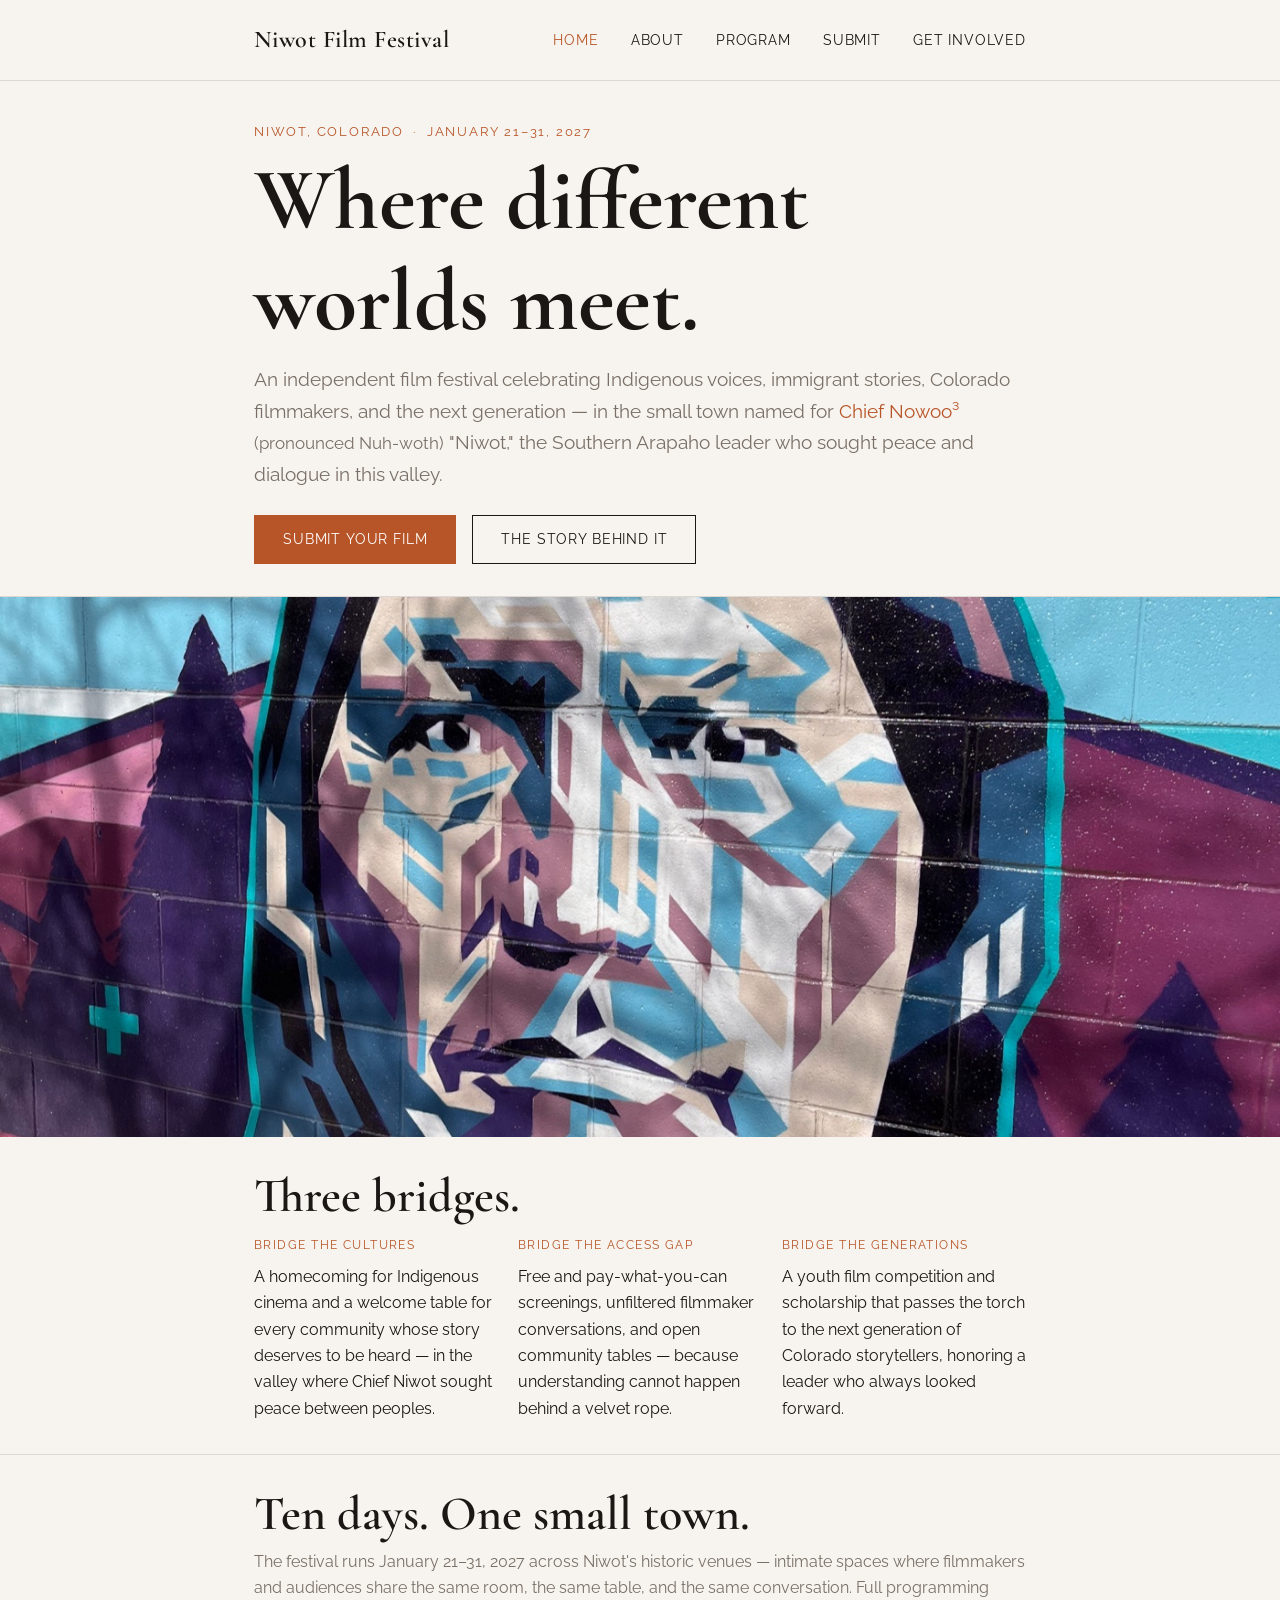
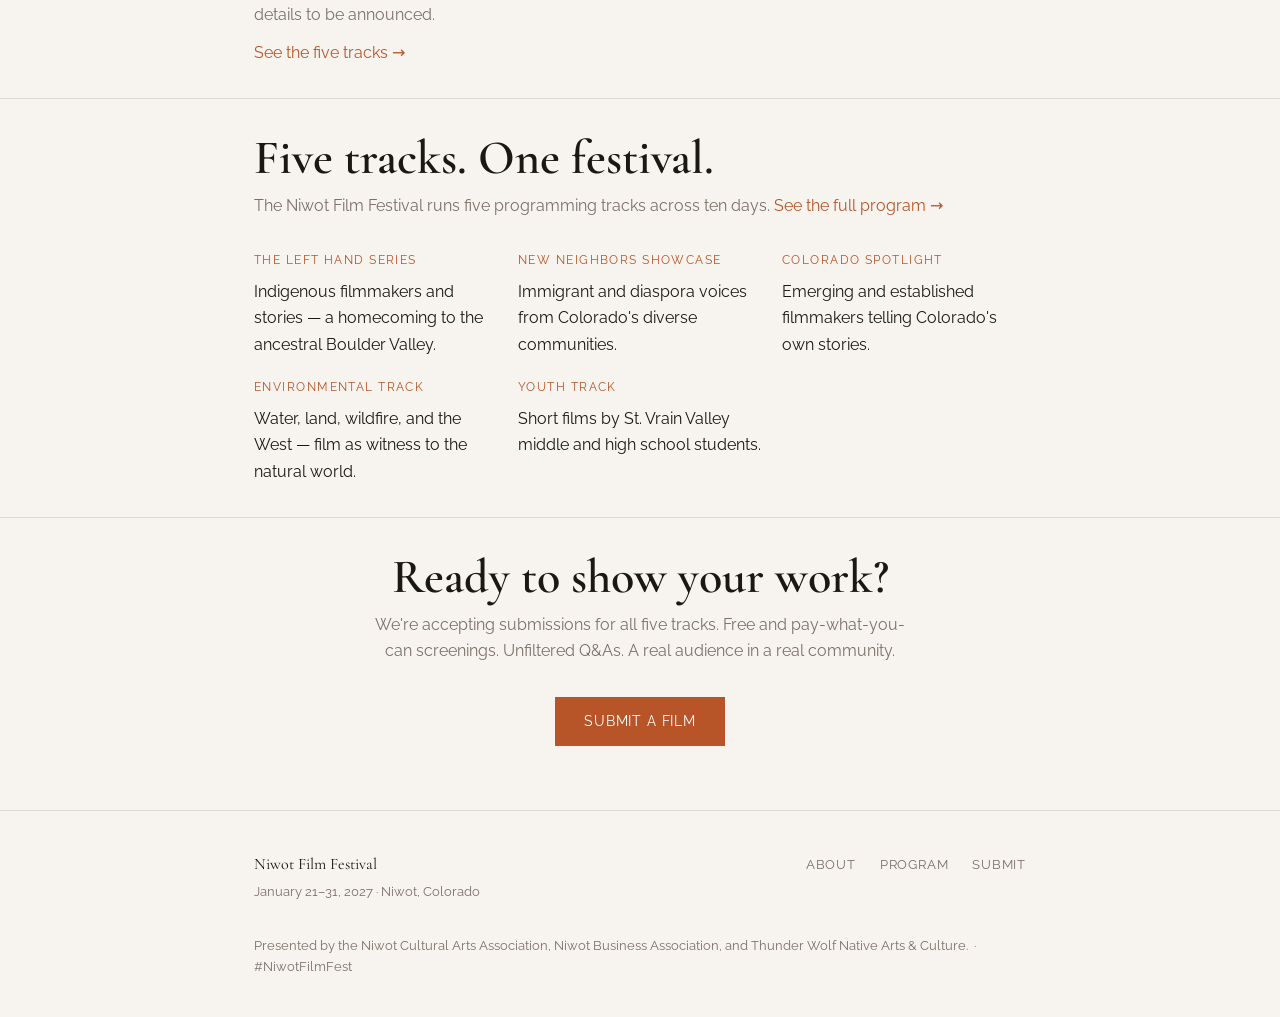
==== index.html @ 199f3add "Sharpen web copy per plain-english/content-writing principles - Replace 'Learn More' CTA with 'The s" ====
<!DOCTYPE html>
<html lang="en">
<head>
  <meta charset="UTF-8">
  <meta name="viewport" content="width=device-width, initial-scale=1.0">
  <title>Niwot Film Festival — January 21–31, 2027</title>
  <meta name="description" content="An independent film festival in Niwot, Colorado. January 21–31, 2027. Indigenous voices, immigrant stories, Colorado filmmakers, environmental cinema, and youth film.">
  <link rel="preconnect" href="https://fonts.googleapis.com">
  <link rel="preconnect" href="https://fonts.gstatic.com" crossorigin>
  <link href="https://fonts.googleapis.com/css2?family=Cormorant+Garamond:ital,wght@0,600;0,700;1,400;1,600&family=Raleway:wght@400;500;600&display=swap" rel="stylesheet">
  <link rel="stylesheet" href="css/style.css">
</head>
<body>

<nav>
  <div class="wrap">
    <a class="nav-brand" href="index.html">Niwot Film Festival</a>
    <button class="nav-toggle" aria-label="Open menu" aria-expanded="false"><span></span><span></span><span></span></button>
    <ul class="nav-links">
      <li><a href="index.html" class="active">Home</a></li>
      <li><a href="about.html">About</a></li>
      <li><a href="program.html">Program</a></li>
      <li><a href="submit.html">Submit</a></li>
      <li><a href="involve.html">Get Involved</a></li>
    </ul>
  </div>
</nav>

<main>

  <section class="hero">
    <div class="wrap">
      <p class="hero-eyebrow">Niwot, Colorado &nbsp;·&nbsp; January 21–31, 2027</p>
      <h1>Where different worlds meet.</h1>
      <p class="hero-sub">An independent film festival celebrating Indigenous voices, immigrant stories, Colorado filmmakers, and the next generation — in the small town named for <a href="about.html">Chief Nowoo³</a> <span class="pronunciation">(pronounced Nuh-woth)</span> "Niwot," the Southern Arapaho leader who sought peace and dialogue in this valley.</p>
      <div class="btn-group">
        <a href="submit.html" class="btn btn-fill">Submit Your Film</a>
        <a href="about.html" class="btn">The story behind it</a>
      </div>
    </div>
  </section>

  <img src="img/IMG_2234.jpg" alt="Geometric mural portrait of Chief Nowoo³ 'Niwot' on a building in Old Town Niwot, Colorado" class="img-banner">

  <section>
    <div class="wrap">
      <h2>Three bridges.</h2>
      <div class="pillars">
        <div>
          <p class="pillar-label">Bridge the Cultures</p>
          <p>A homecoming for Indigenous cinema and a welcome table for every community whose story deserves to be heard — in the valley where Chief Niwot sought peace between peoples.</p>
        </div>
        <div>
          <p class="pillar-label">Bridge the Access Gap</p>
          <p>Free and pay-what-you-can screenings, unfiltered filmmaker conversations, and open community tables — because understanding cannot happen behind a velvet rope.</p>
        </div>
        <div>
          <p class="pillar-label">Bridge the Generations</p>
          <p>A youth film competition and scholarship that passes the torch to the next generation of Colorado storytellers, honoring a leader who always looked forward.</p>
        </div>
      </div>
    </div>
  </section>

  <section>
    <div class="wrap">
      <h2>Ten days. One small town.</h2>
      <p style="color:var(--muted);">The festival runs January 21–31, 2027 across Niwot's historic venues — intimate spaces where filmmakers and audiences share the same room, the same table, and the same conversation. Full programming details to be announced.</p>
      <p style="margin-top:.75rem;"><a href="program.html">See the five tracks →</a></p>
    </div>
  </section>

  <section>
    <div class="wrap">
      <h2>Five tracks. One festival.</h2>
      <p style="color:var(--muted); margin-bottom:2rem;">The Niwot Film Festival runs five programming tracks across ten days. <a href="program.html">See the full program →</a></p>
      <div class="pillars">
        <div>
          <p class="pillar-label">The Left Hand Series</p>
          <p>Indigenous filmmakers and stories — a homecoming to the ancestral Boulder Valley.</p>
        </div>
        <div>
          <p class="pillar-label">New Neighbors Showcase</p>
          <p>Immigrant and diaspora voices from Colorado's diverse communities.</p>
        </div>
        <div>
          <p class="pillar-label">Colorado Spotlight</p>
          <p>Emerging and established filmmakers telling Colorado's own stories.</p>
        </div>
        <div>
          <p class="pillar-label">Environmental Track</p>
          <p>Water, land, wildfire, and the West — film as witness to the natural world.</p>
        </div>
        <div>
          <p class="pillar-label">Youth Track</p>
          <p>Short films by St. Vrain Valley middle and high school students.</p>
        </div>
      </div>
    </div>
  </section>

  <section>
    <div class="wrap" style="text-align:center; max-width:600px;">
      <h2>Ready to show your work?</h2>
      <p style="color:var(--muted); margin-bottom:2rem;">We're accepting submissions for all five tracks. Free and pay-what-you-can screenings. Unfiltered Q&amp;As. A real audience in a real community.</p>
      <a href="submit.html" class="btn btn-fill">Submit a Film</a>
    </div>
  </section>

</main>

<footer>
  <div class="wrap">
    <div class="footer-brand">
      Niwot Film Festival
      <span>January 21–31, 2027 · Niwot, Colorado</span>
    </div>
    <ul class="footer-links">
      <li><a href="about.html">About</a></li>
      <li><a href="program.html">Program</a></li>
      <li><a href="submit.html">Submit</a></li>
    </ul>
    <p class="footer-copy">Presented by the Niwot Cultural Arts Association, Niwot Business Association, and Thunder Wolf Native Arts &amp; Culture. &nbsp;·&nbsp; #NiwotFilmFest</p>
  </div>
</footer>

<script src="js/nav.js"></script>
</body>
</html>
---- css/style.css ----
/* ── Niwot Film Festival ── */

:root {
  --bg:       #F7F4EF;
  --ink:      #1A1714;
  --accent:   #B85528;
  --muted:    #7A7068;
  --border:   #DDD9D2;
  --max:      820px;
  --font-h:   'Cormorant Garamond', Georgia, serif;
  --font-b:   'Raleway', system-ui, sans-serif;
}

*, *::before, *::after { box-sizing: border-box; margin: 0; padding: 0; }

html { scroll-behavior: smooth; }

body {
  background: var(--bg);
  color: var(--ink);
  font-family: var(--font-b);
  font-size: 1rem;
  line-height: 1.65;
}

img { display: block; max-width: 100%; }
a { color: var(--accent); text-decoration: none; }
a:hover { text-decoration: underline; }

/* ── Typography ── */

h1, h2, h3 { font-family: var(--font-h); line-height: 1.15; }

h1 { font-size: clamp(2.8rem, 7vw, 5.5rem); font-weight: 700; }
h2 { font-size: clamp(1.8rem, 4vw, 3rem); font-weight: 600; margin-bottom: .4rem; }
h3 { font-size: clamp(1.2rem, 2.5vw, 1.6rem); font-weight: 600; margin-bottom: .4rem; }

p { margin-bottom: .75rem; }
p:last-child { margin-bottom: 0; }

/* ── Layout ── */

.wrap {
  max-width: var(--max);
  margin: 0 auto;
  padding: 0 1.5rem;
}

section { padding: 2rem 0; }
section + section { border-top: 1px solid var(--border); }

/* ── Nav ── */

nav {
  border-bottom: 1px solid var(--border);
  padding: 1.25rem 0;
  position: sticky;
  top: 0;
  background: var(--bg);
  z-index: 10;
}

nav .wrap {
  display: flex;
  align-items: center;
  justify-content: space-between;
  gap: 1rem;
  flex-wrap: wrap;
}

.nav-brand {
  font-family: var(--font-h);
  font-size: 1.5rem;
  font-weight: 600;
  color: var(--ink);
  letter-spacing: .02em;
}
.nav-brand:hover { text-decoration: none; }

.nav-links {
  display: flex;
  gap: 2rem;
  list-style: none;
  flex-wrap: wrap;
}

.nav-links a {
  color: var(--ink);
  font-size: .875rem;
  letter-spacing: .06em;
  text-transform: uppercase;
}
.nav-links a:hover,
.nav-links a.active { color: var(--accent); text-decoration: none; }

.nav-toggle {
  display: none;
  flex-direction: column;
  justify-content: center;
  gap: 5px;
  background: none;
  border: none;
  cursor: pointer;
  padding: 4px;
}

.nav-toggle span {
  display: block;
  width: 22px;
  height: 2px;
  background: var(--ink);
  transition: transform .2s, opacity .2s;
}

@media (max-width: 720px) {
  .nav-toggle { display: flex; }

  .nav-links {
    display: none;
    width: 100%;
    flex-direction: column;
    gap: 0;
    border-top: 1px solid var(--border);
    margin-top: .75rem;
    padding-top: .75rem;
  }

  .nav-links.open { display: flex; }

  .nav-links li { width: 100%; }

  .nav-links a {
    display: block;
    padding: .6rem 0;
    font-size: .9375rem;
  }

  .nav-toggle[aria-expanded="true"] span:nth-child(1) { transform: translateY(7px) rotate(45deg); }
  .nav-toggle[aria-expanded="true"] span:nth-child(2) { opacity: 0; }
  .nav-toggle[aria-expanded="true"] span:nth-child(3) { transform: translateY(-7px) rotate(-45deg); }
}

/* ── Hero ── */

.hero {
  padding: 2.5rem 0 2rem;
  border-bottom: 1px solid var(--border);
}

.hero-eyebrow {
  font-size: .8rem;
  letter-spacing: .14em;
  text-transform: uppercase;
  color: var(--accent);
  margin-bottom: .5rem;
}

.hero h1 { margin-bottom: .75rem; }

.hero-sub {
  font-size: clamp(1rem, 2vw, 1.2rem);
  color: var(--muted);
  margin-bottom: 1.5rem;
}

.btn-group { display: flex; gap: 1rem; flex-wrap: wrap; }

.btn {
  display: inline-block;
  padding: .75rem 1.75rem;
  font-size: .875rem;
  letter-spacing: .06em;
  text-transform: uppercase;
  border: 1.5px solid var(--ink);
  color: var(--ink);
  transition: background .15s, color .15s;
}
.btn:hover { background: var(--ink); color: var(--bg); text-decoration: none; }

.btn-fill {
  background: var(--accent);
  border-color: var(--accent);
  color: #fff;
}
.btn-fill:hover { background: var(--ink); border-color: var(--ink); color: #fff; }

/* ── Pillars ── */

.pillars {
  display: grid;
  grid-template-columns: repeat(auto-fit, minmax(240px, 1fr));
  gap: 1.25rem;
  margin-top: .75rem;
}

.pillar-label {
  font-size: .75rem;
  letter-spacing: .12em;
  text-transform: uppercase;
  color: var(--accent);
  margin-bottom: .5rem;
}

/* ── Cards ── */

.cards {
  display: grid;
  grid-template-columns: repeat(auto-fit, minmax(260px, 1fr));
  gap: 1.5rem;
  margin-top: 2rem;
}

.card {
  border: 1px solid var(--border);
  padding: 2rem;
}

.card-date {
  font-size: .75rem;
  letter-spacing: .12em;
  text-transform: uppercase;
  color: var(--accent);
  margin-bottom: .5rem;
}

.card h3 { margin-bottom: .75rem; }

.card p { color: var(--muted); font-size: .9375rem; }

/* ── Tracks ── */

.track {
  padding: 2rem 0;
  border-bottom: 1px solid var(--border);
  display: grid;
  grid-template-columns: 1fr 2fr;
  gap: 2rem;
}
.track:last-child { border-bottom: none; }

.track-label {
  font-size: .75rem;
  letter-spacing: .12em;
  text-transform: uppercase;
  color: var(--accent);
  margin-bottom: .25rem;
}

@media (max-width: 600px) {
  .track { grid-template-columns: 1fr; gap: 1rem; }
}

/* ── Schedule ── */

.day { margin-bottom: 3.5rem; }
.day:last-child { margin-bottom: 0; }

.day-header {
  border-bottom: 2px solid var(--ink);
  padding-bottom: .75rem;
  margin-bottom: 1.5rem;
}

.day-header h3 { font-family: var(--font-h); font-size: 1.3rem; }
.day-header p { color: var(--muted); font-size: .875rem; margin: .25rem 0 0; }

.event {
  display: grid;
  grid-template-columns: 100px 1fr;
  gap: 1rem 2rem;
  padding: 1.25rem 0;
  border-bottom: 1px solid var(--border);
}
.event:last-child { border-bottom: none; }

.event-time {
  font-size: .8125rem;
  color: var(--muted);
  letter-spacing: .04em;
  padding-top: .15rem;
}

.event-title {
  font-family: var(--font-h);
  font-size: 1rem;
  margin-bottom: .25rem;
}

.event-desc { font-size: .875rem; color: var(--muted); margin-bottom: .25rem; }
.event-venue { font-size: .8125rem; color: var(--muted); font-style: italic; }

@media (max-width: 520px) {
  .event { grid-template-columns: 1fr; gap: .25rem; }
  .event-time { color: var(--accent); }
}

/* ── Venues ── */

.venue-list {
  list-style: none;
  display: grid;
  grid-template-columns: repeat(auto-fit, minmax(200px, 1fr));
  gap: 1rem;
  margin-top: 1.5rem;
}

.venue-list li {
  border: 1px solid var(--border);
  padding: 1.25rem 1.5rem;
  font-size: .9375rem;
}

.venue-list strong { display: block; font-family: var(--font-h); }
.venue-list span { font-size: .8125rem; color: var(--muted); }

/* ── Submit page ── */

.form-intro { max-width: 60ch; margin-bottom: 2.5rem; }

.form-placeholder {
  border: 2px dashed var(--border);
  padding: 4rem 2rem;
  text-align: center;
  color: var(--muted);
  font-size: .9375rem;
  margin-bottom: 3rem;
}

.form-placeholder p { margin-bottom: .5rem; }

.involve-grid {
  display: grid;
  grid-template-columns: repeat(auto-fit, minmax(260px, 1fr));
  gap: 2rem;
  margin-top: 2rem;
}

.involve-block h3 { margin-bottom: .75rem; }
.involve-block p { font-size: .9375rem; color: var(--muted); }

/* ── Page header (inner pages) ── */

.page-header {
  padding: 2rem 0 1.5rem;
  border-bottom: 1px solid var(--border);
}

.page-header .eyebrow {
  font-size: .75rem;
  letter-spacing: .14em;
  text-transform: uppercase;
  color: var(--accent);
  margin-bottom: .4rem;
}

.page-header p {
  font-size: 1.1rem;
  color: var(--muted);
  margin-top: .75rem;
}

/* ── About ── */

.about-body { max-width: 100%; }
.about-body h2 { margin-top: 1.5rem; margin-bottom: .4rem; }
.about-body h2:first-child { margin-top: 0; }

.pull-quote {
  border-left: 3px solid var(--accent);
  margin: 2rem 0;
  padding: 1rem 1.5rem;
  font-family: var(--font-h);
  font-size: 1.2rem;
  line-height: 1.4;
  color: var(--ink);
}

/* ── Footer ── */

footer {
  border-top: 1px solid var(--border);
  padding: 2.5rem 0;
  margin-top: 2rem;
}

footer .wrap {
  display: flex;
  justify-content: space-between;
  align-items: flex-start;
  flex-wrap: wrap;
  gap: 1.5rem;
}

.footer-brand {
  font-family: var(--font-h);
  font-size: 1rem;
  color: var(--ink);
}

.footer-brand span {
  display: block;
  font-family: var(--font-b);
  font-size: .8125rem;
  color: var(--muted);
  margin-top: .25rem;
}

.footer-links {
  list-style: none;
  display: flex;
  gap: 1.5rem;
  flex-wrap: wrap;
}

.footer-links a {
  font-size: .8125rem;
  color: var(--muted);
  letter-spacing: .06em;
  text-transform: uppercase;
}
.footer-links a:hover { color: var(--accent); text-decoration: none; }

.footer-copy {
  font-size: .8rem;
  color: var(--muted);
  width: 100%;
  margin-top: .5rem;
}

/* ── Images ── */

.img-banner {
  width: 100%;
  max-height: 540px;
  object-fit: cover;
  object-position: center;
  display: block;
}

.img-float {
  float: right;
  width: 260px;
  margin: 0 0 1rem 2rem;
}

.pronunciation {
  font-size: .875em;
  color: var(--muted);
}

.img-section {
  width: 100%;
  margin-top: 2rem;
  display: block;
}

.pull-quote { clear: right; }

@media (max-width: 600px) {
  .img-float { float: none; width: 100%; margin: 1rem 0; }
}
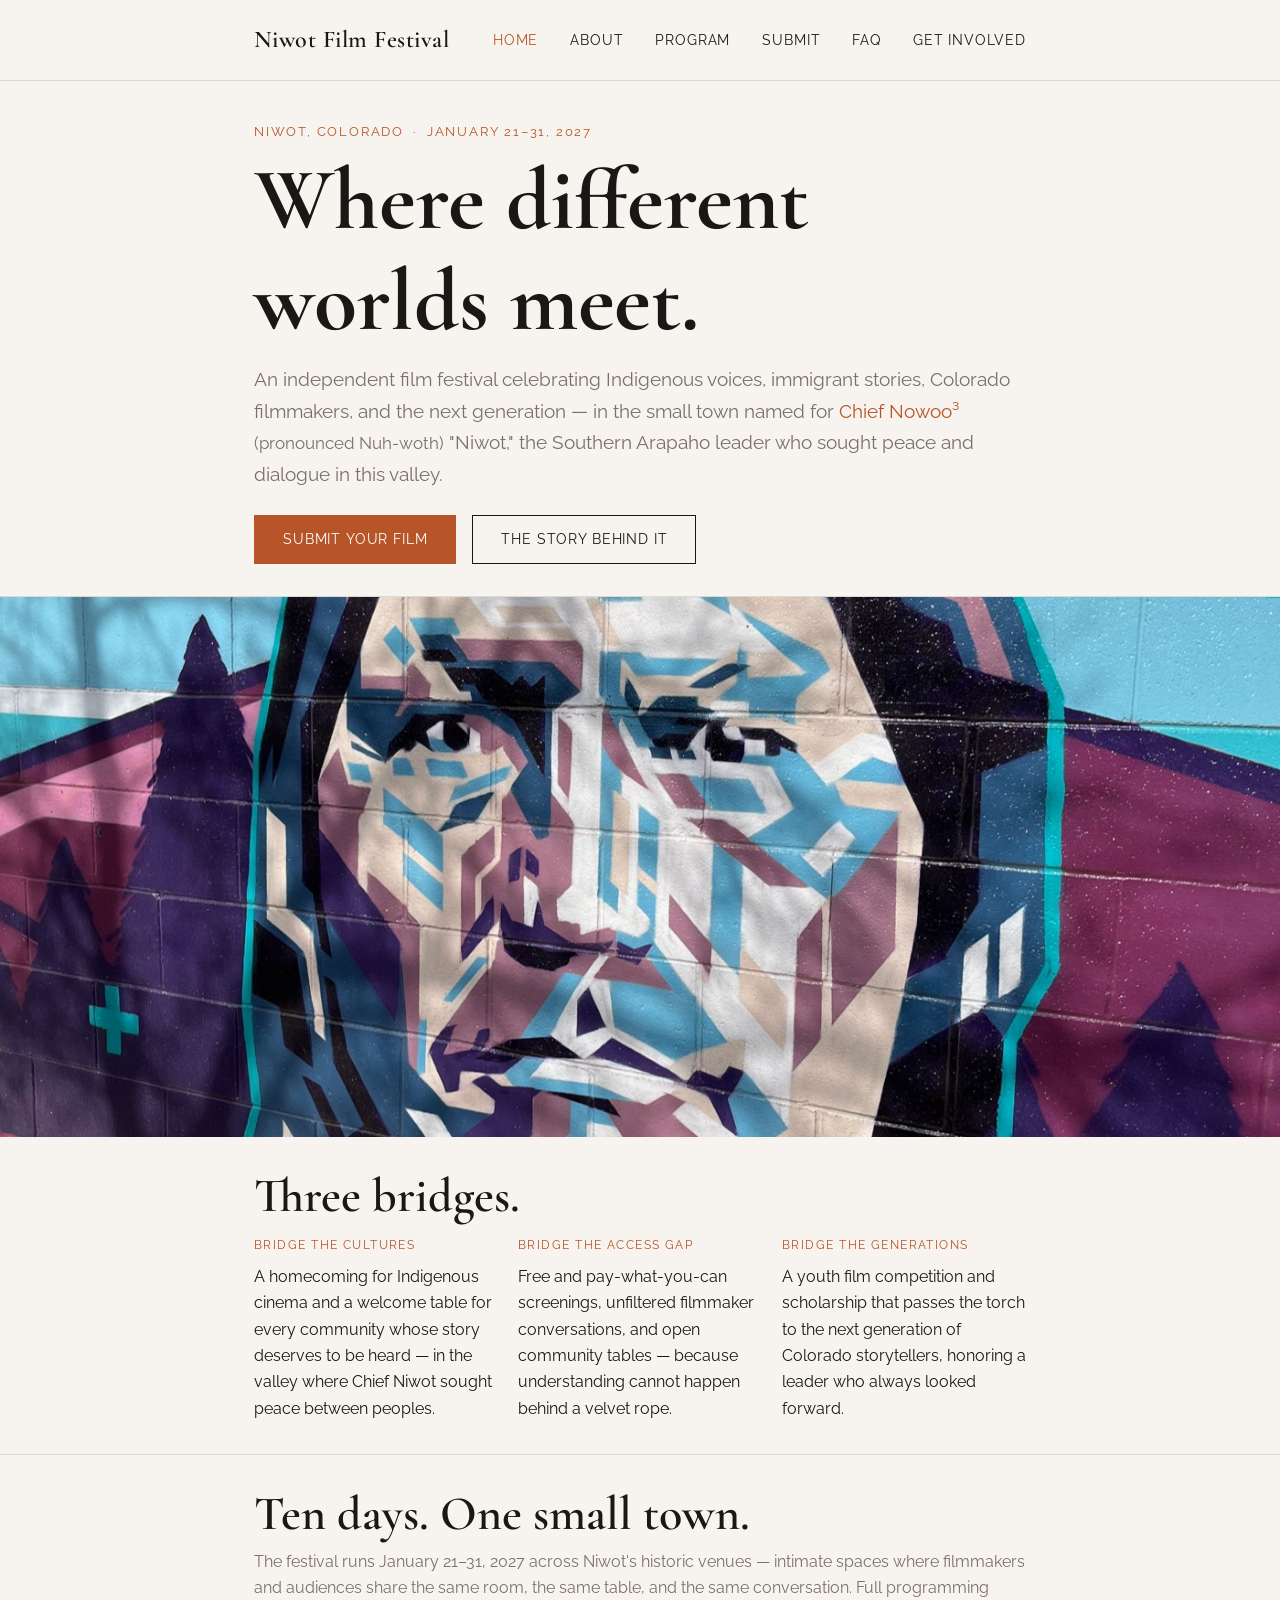
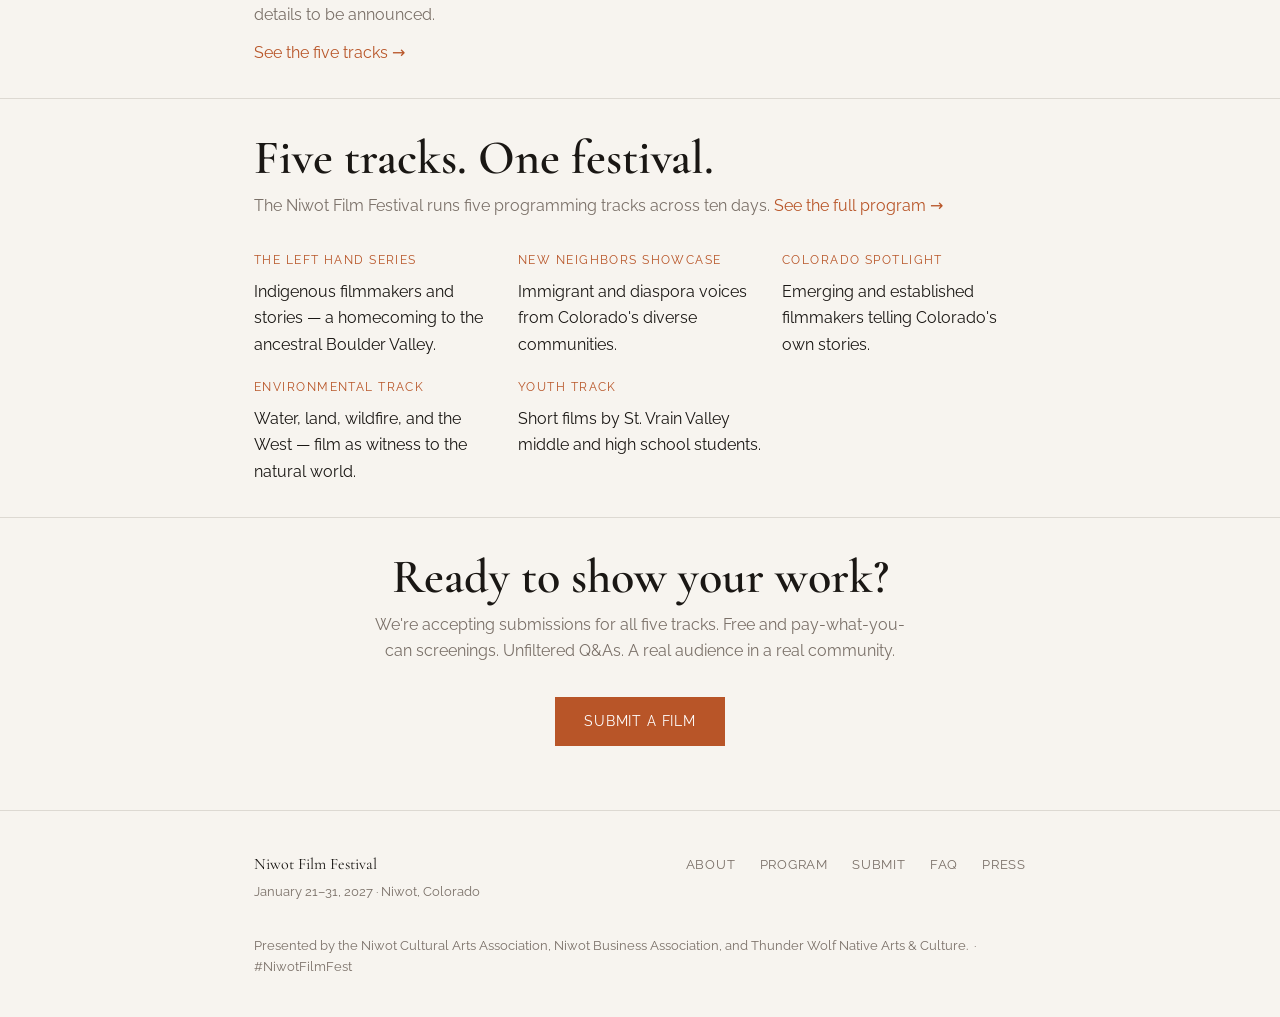
==== commit 8654d542: "Add FAQ and Press pages, OG meta tags, and nav/footer updates - Add faq.html with filmmaker and atte" ====
--- a/index.html
+++ b/index.html
@@ -5,6 +5,13 @@
   <meta name="viewport" content="width=device-width, initial-scale=1.0">
   <title>Niwot Film Festival — January 21–31, 2027</title>
   <meta name="description" content="An independent film festival in Niwot, Colorado. January 21–31, 2027. Indigenous voices, immigrant stories, Colorado filmmakers, environmental cinema, and youth film.">
+  <meta property="og:title" content="Niwot Film Festival — January 21–31, 2027">
+  <meta property="og:description" content="An independent film festival in Niwot, Colorado. Indigenous voices, immigrant stories, Colorado filmmakers, environmental cinema, and youth film.">
+  <meta property="og:image" content="https://themyerman.github.io/niwot-film-fest/img/og-image.jpg">
+  <meta property="og:url" content="https://themyerman.github.io/niwot-film-fest/">
+  <meta property="og:type" content="website">
+  <meta property="og:site_name" content="Niwot Film Festival">
+  <meta name="twitter:card" content="summary_large_image">
   <link rel="preconnect" href="https://fonts.googleapis.com">
   <link rel="preconnect" href="https://fonts.gstatic.com" crossorigin>
   <link href="https://fonts.googleapis.com/css2?family=Cormorant+Garamond:ital,wght@0,600;0,700;1,400;1,600&family=Raleway:wght@400;500;600&display=swap" rel="stylesheet">
@@ -21,6 +28,7 @@
       <li><a href="about.html">About</a></li>
       <li><a href="program.html">Program</a></li>
       <li><a href="submit.html">Submit</a></li>
+      <li><a href="faq.html">FAQ</a></li>
       <li><a href="involve.html">Get Involved</a></li>
     </ul>
   </div>
@@ -119,6 +127,8 @@
       <li><a href="about.html">About</a></li>
       <li><a href="program.html">Program</a></li>
       <li><a href="submit.html">Submit</a></li>
+      <li><a href="faq.html">FAQ</a></li>
+      <li><a href="press.html">Press</a></li>
     </ul>
     <p class="footer-copy">Presented by the Niwot Cultural Arts Association, Niwot Business Association, and Thunder Wolf Native Arts &amp; Culture. &nbsp;·&nbsp; #NiwotFilmFest</p>
   </div>
--- a/css/style.css
+++ b/css/style.css
@@ -427,6 +427,36 @@
   margin-top: .5rem;
 }
 
+/* ── FAQ ── */
+
+.faq { margin-top: 1rem; }
+
+.faq-item {
+  border-bottom: 1px solid var(--border);
+  padding: 1.25rem 0;
+}
+.faq-item:first-child { border-top: 1px solid var(--border); }
+
+.faq-item h3 {
+  font-size: clamp(1rem, 2vw, 1.2rem);
+  font-weight: 600;
+  margin-bottom: .4rem;
+}
+
+.faq-item p { color: var(--muted); margin-bottom: 0; }
+
+/* ── Press ── */
+
+.press-facts {
+  list-style: none;
+  margin: .75rem 0 1.5rem;
+  display: grid;
+  gap: .4rem;
+}
+
+.press-facts li { font-size: .9375rem; color: var(--muted); }
+.press-facts li strong { color: var(--ink); }
+
 /* ── Images ── */
 
 .img-banner {
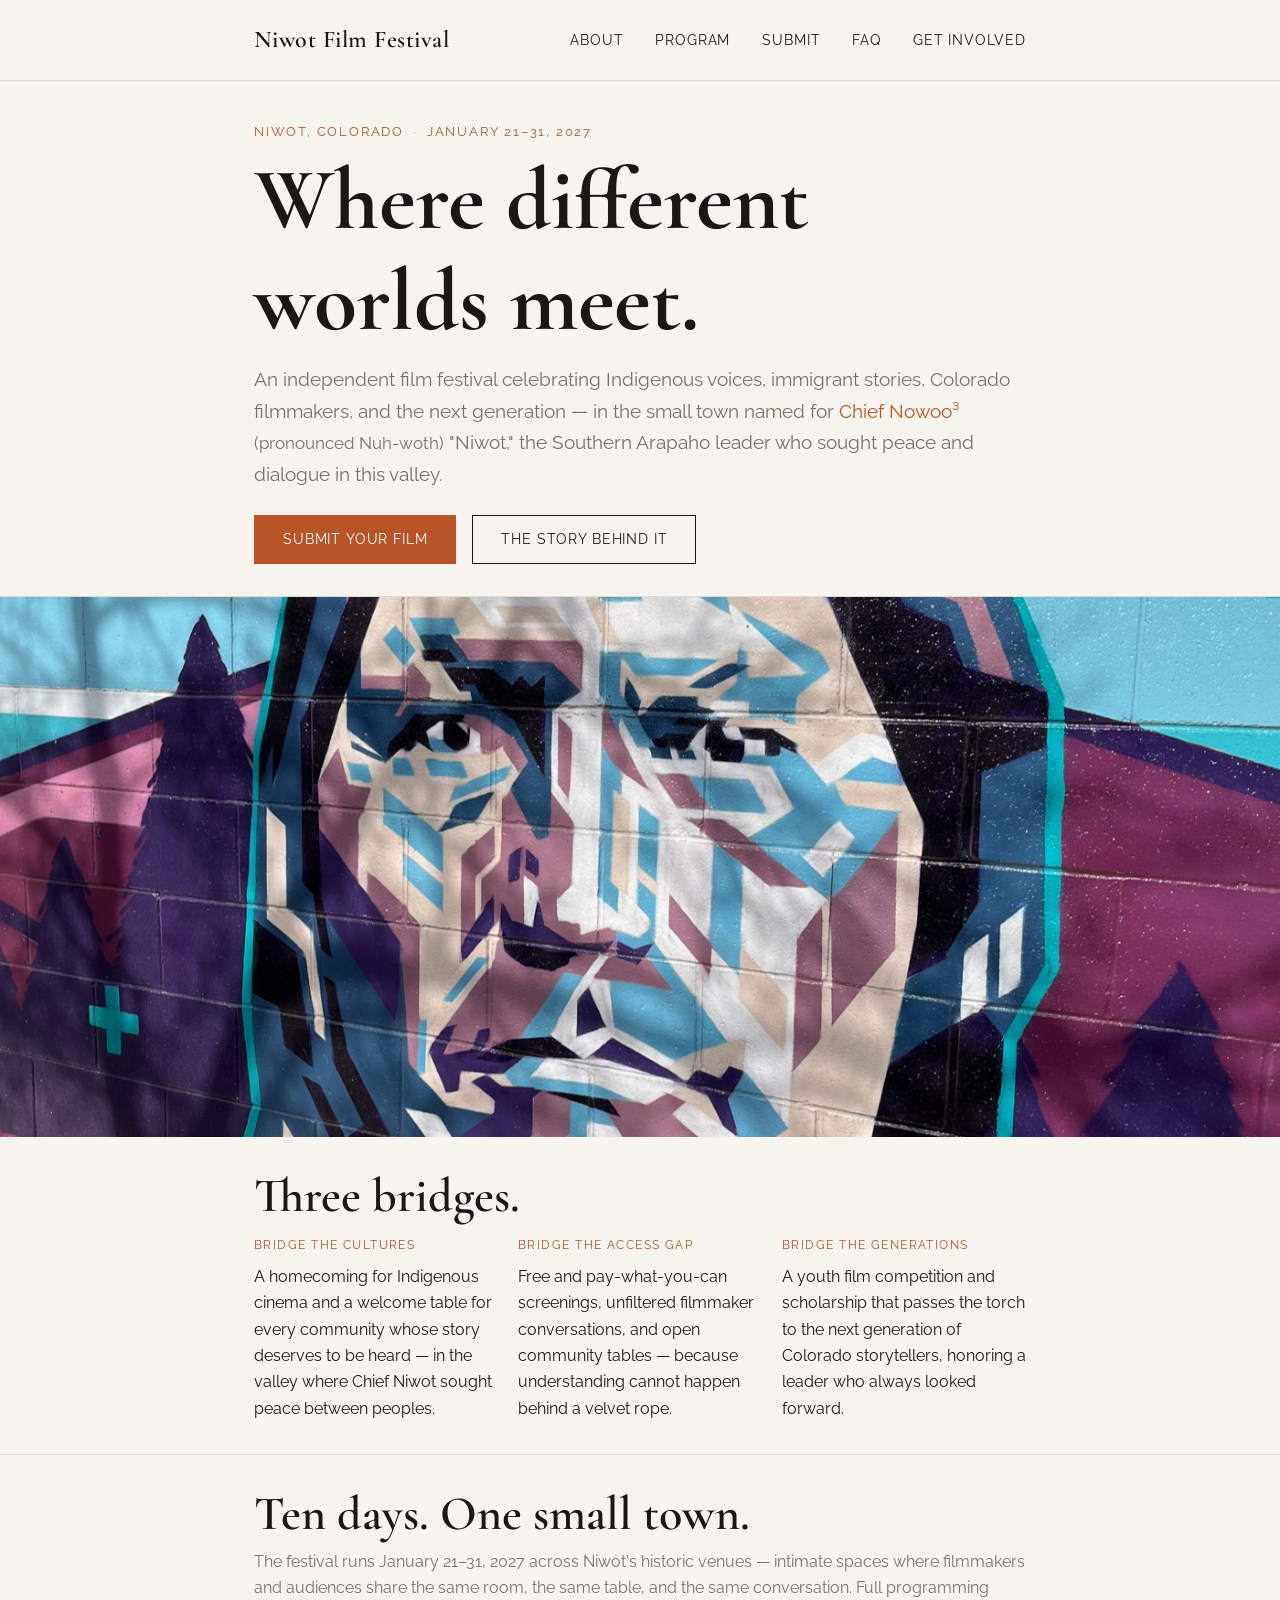
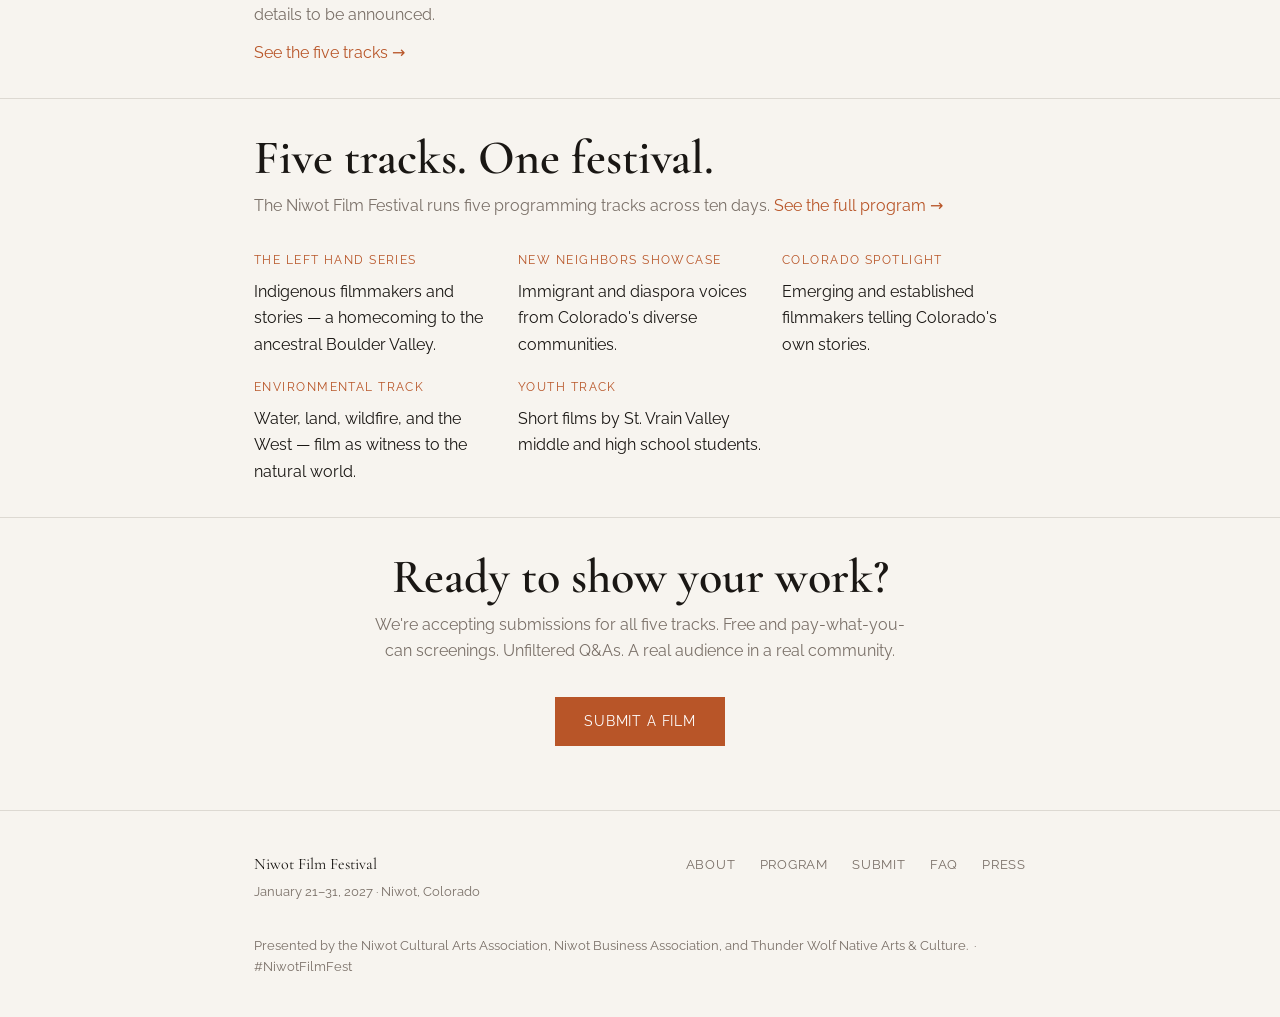
==== commit 7bd0757a: "updates to nav" ====
--- a/index.html
+++ b/index.html
@@ -24,7 +24,6 @@
     <a class="nav-brand" href="index.html">Niwot Film Festival</a>
     <button class="nav-toggle" aria-label="Open menu" aria-expanded="false"><span></span><span></span><span></span></button>
     <ul class="nav-links">
-      <li><a href="index.html" class="active">Home</a></li>
       <li><a href="about.html">About</a></li>
       <li><a href="program.html">Program</a></li>
       <li><a href="submit.html">Submit</a></li>
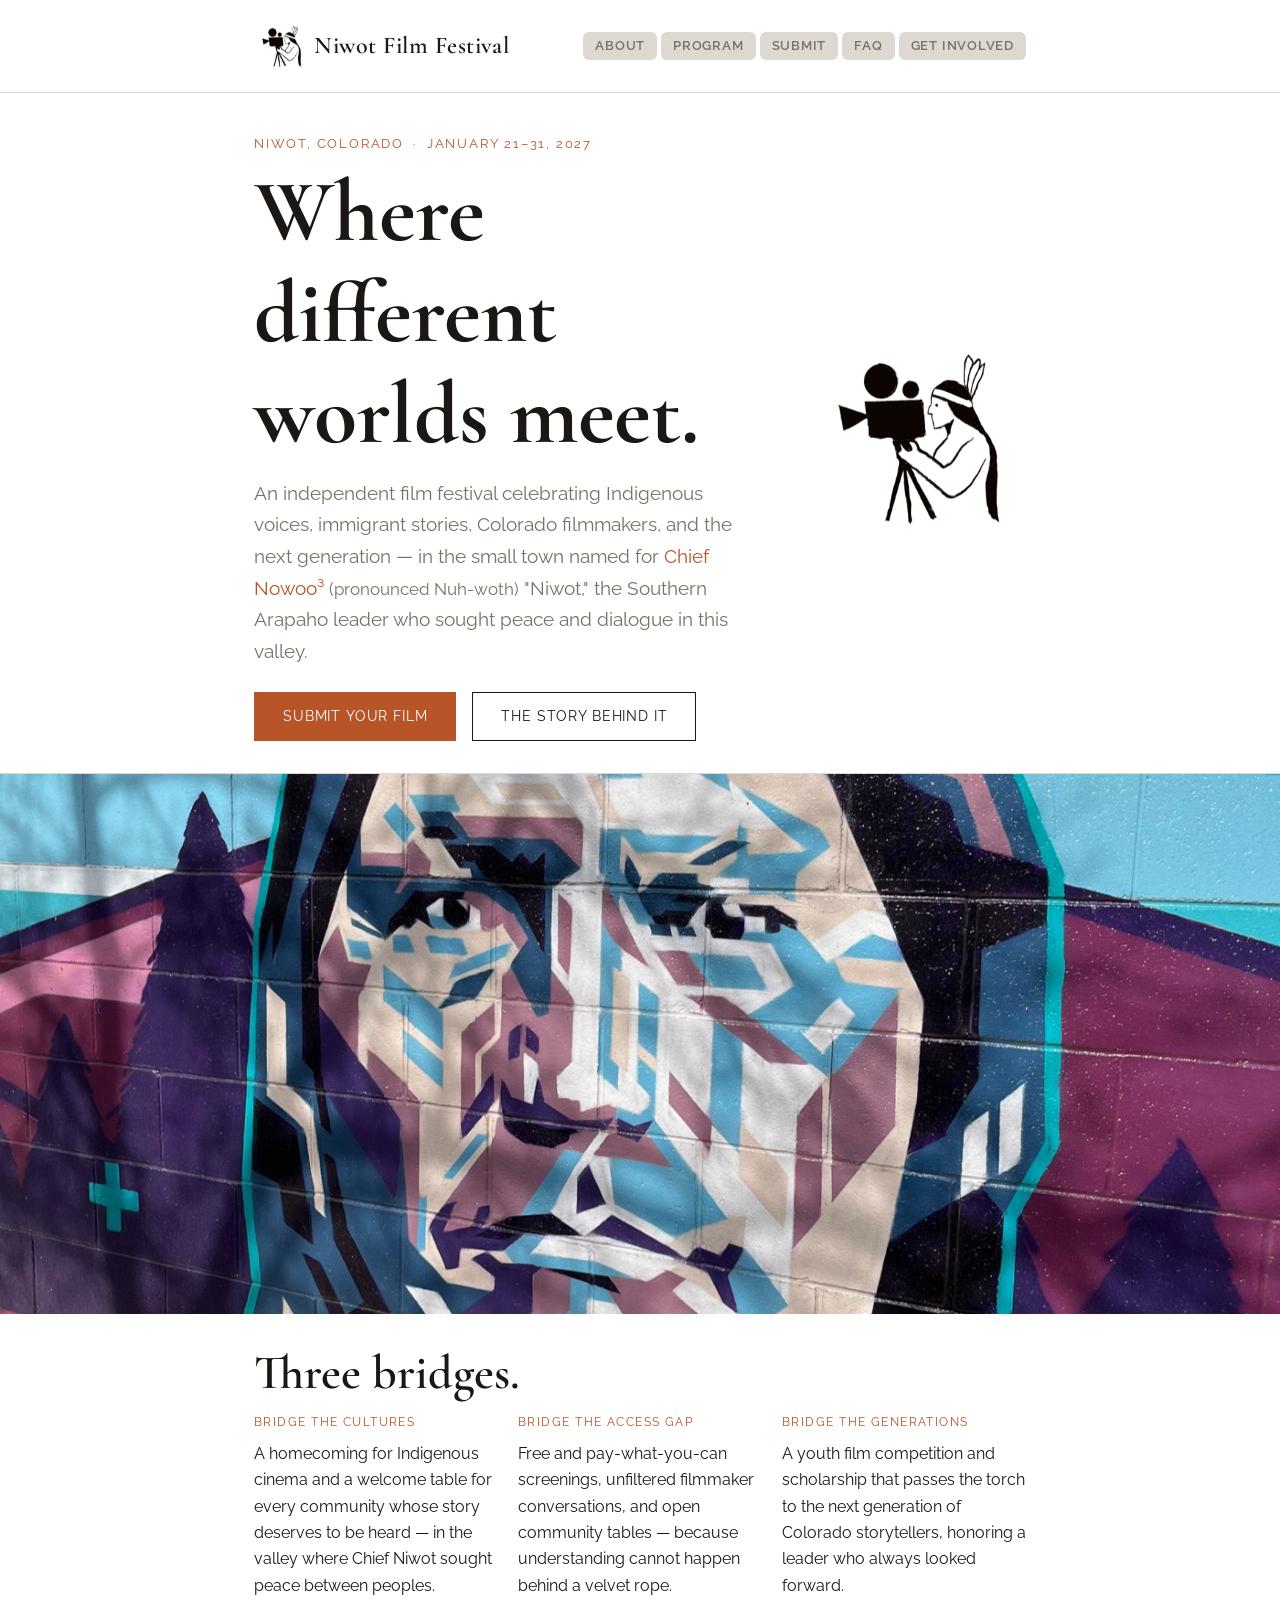
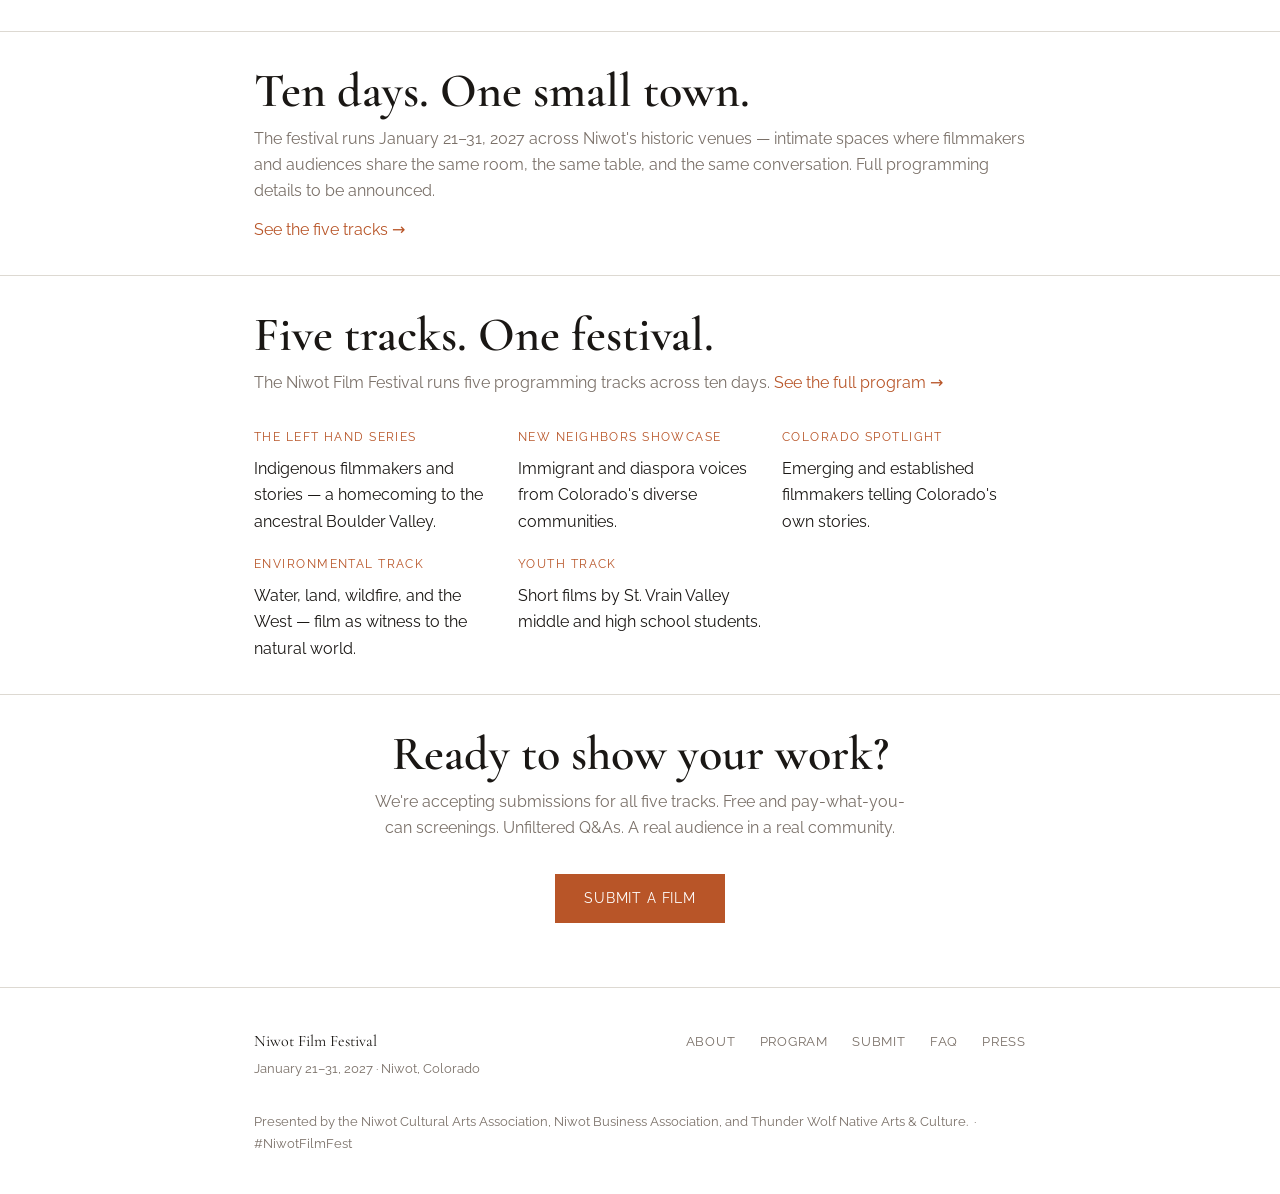
==== commit 906e0cfe: "Add logo to nav and hero, switch to white nav with gray pill links Co-Authored-By: Claude Sonnet 4.6" ====
--- a/index.html
+++ b/index.html
@@ -21,7 +21,7 @@
 
 <nav>
   <div class="wrap">
-    <a class="nav-brand" href="index.html">Niwot Film Festival</a>
+    <a class="nav-brand" href="index.html"><img src="img/logo-nav.png" alt="" class="nav-logo">Niwot Film Festival</a>
     <button class="nav-toggle" aria-label="Open menu" aria-expanded="false"><span></span><span></span><span></span></button>
     <ul class="nav-links">
       <li><a href="about.html">About</a></li>
@@ -36,14 +36,17 @@
 <main>
 
   <section class="hero">
-    <div class="wrap">
-      <p class="hero-eyebrow">Niwot, Colorado &nbsp;·&nbsp; January 21–31, 2027</p>
-      <h1>Where different worlds meet.</h1>
-      <p class="hero-sub">An independent film festival celebrating Indigenous voices, immigrant stories, Colorado filmmakers, and the next generation — in the small town named for <a href="about.html">Chief Nowoo³</a> <span class="pronunciation">(pronounced Nuh-woth)</span> "Niwot," the Southern Arapaho leader who sought peace and dialogue in this valley.</p>
-      <div class="btn-group">
-        <a href="submit.html" class="btn btn-fill">Submit Your Film</a>
-        <a href="about.html" class="btn">The story behind it</a>
+    <div class="wrap hero-wrap">
+      <div class="hero-text">
+        <p class="hero-eyebrow">Niwot, Colorado &nbsp;·&nbsp; January 21–31, 2027</p>
+        <h1>Where different worlds meet.</h1>
+        <p class="hero-sub">An independent film festival celebrating Indigenous voices, immigrant stories, Colorado filmmakers, and the next generation — in the small town named for <a href="about.html">Chief Nowoo³</a> <span class="pronunciation">(pronounced Nuh-woth)</span> "Niwot," the Southern Arapaho leader who sought peace and dialogue in this valley.</p>
+        <div class="btn-group">
+          <a href="submit.html" class="btn btn-fill">Submit Your Film</a>
+          <a href="about.html" class="btn">The story behind it</a>
+        </div>
       </div>
+      <img src="img/logo-hero.png" alt="Niwot Film Festival — Indigenous filmmaker at a film camera" class="hero-logo">
     </div>
   </section>
 
--- a/css/style.css
+++ b/css/style.css
@@ -1,7 +1,7 @@
 /* ── Niwot Film Festival ── */
 
 :root {
-  --bg:       #F7F4EF;
+  --bg:       #FFFFFF;
   --ink:      #1A1714;
   --accent:   #B85528;
   --muted:    #7A7068;
@@ -52,11 +52,11 @@
 /* ── Nav ── */
 
 nav {
-  border-bottom: 1px solid var(--border);
-  padding: 1.25rem 0;
+  padding: 1rem 0;
   position: sticky;
   top: 0;
-  background: var(--bg);
+  background: #fff;
+  border-bottom: 1px solid var(--border);
   z-index: 10;
 }
 
@@ -74,24 +74,55 @@
   font-weight: 600;
   color: var(--ink);
   letter-spacing: .02em;
-}
-.nav-brand:hover { text-decoration: none; }
+  display: flex;
+  align-items: center;
+  gap: .4rem;
+}
+.nav-brand:hover { text-decoration: none; color: var(--ink); }
+
+.nav-logo {
+  height: 60px;
+  width: auto;
+}
+
+.hero-wrap {
+  display: flex;
+  align-items: center;
+  gap: 3rem;
+}
+
+.hero-text { flex: 1; }
+
+.hero-logo {
+  width: 220px;
+  flex-shrink: 0;
+}
+
+@media (max-width: 600px) {
+  .hero-wrap { flex-direction: column; gap: 1.5rem; }
+  .hero-logo { width: 140px; }
+}
 
 .nav-links {
   display: flex;
-  gap: 2rem;
+  gap: .25rem;
   list-style: none;
   flex-wrap: wrap;
 }
 
 .nav-links a {
-  color: var(--ink);
-  font-size: .875rem;
+  color: var(--muted);
+  font-size: .8125rem;
   letter-spacing: .06em;
   text-transform: uppercase;
-}
-.nav-links a:hover,
-.nav-links a.active { color: var(--accent); text-decoration: none; }
+  font-weight: 600;
+  padding: .4rem .75rem;
+  border-radius: 6px;
+  background: var(--border);
+  transition: color .15s, background .15s;
+}
+.nav-links a:hover { color: var(--ink); background: #ccc8c1; text-decoration: none; }
+.nav-links a.active { color: #fff; background: var(--accent); text-decoration: none; }
 
 .nav-toggle {
   display: none;
@@ -108,7 +139,7 @@
   display: block;
   width: 22px;
   height: 2px;
-  background: var(--ink);
+  background: #fff;
   transition: transform .2s, opacity .2s;
 }
 
@@ -131,9 +162,14 @@
 
   .nav-links a {
     display: block;
-    padding: .6rem 0;
+    padding: .6rem .25rem;
     font-size: .9375rem;
+    border-radius: 0;
+    background: none;
+    color: var(--ink);
   }
+  .nav-links a:hover { color: var(--accent); background: none; }
+  .nav-links a.active { color: var(--accent); background: none; }
 
   .nav-toggle[aria-expanded="true"] span:nth-child(1) { transform: translateY(7px) rotate(45deg); }
   .nav-toggle[aria-expanded="true"] span:nth-child(2) { opacity: 0; }
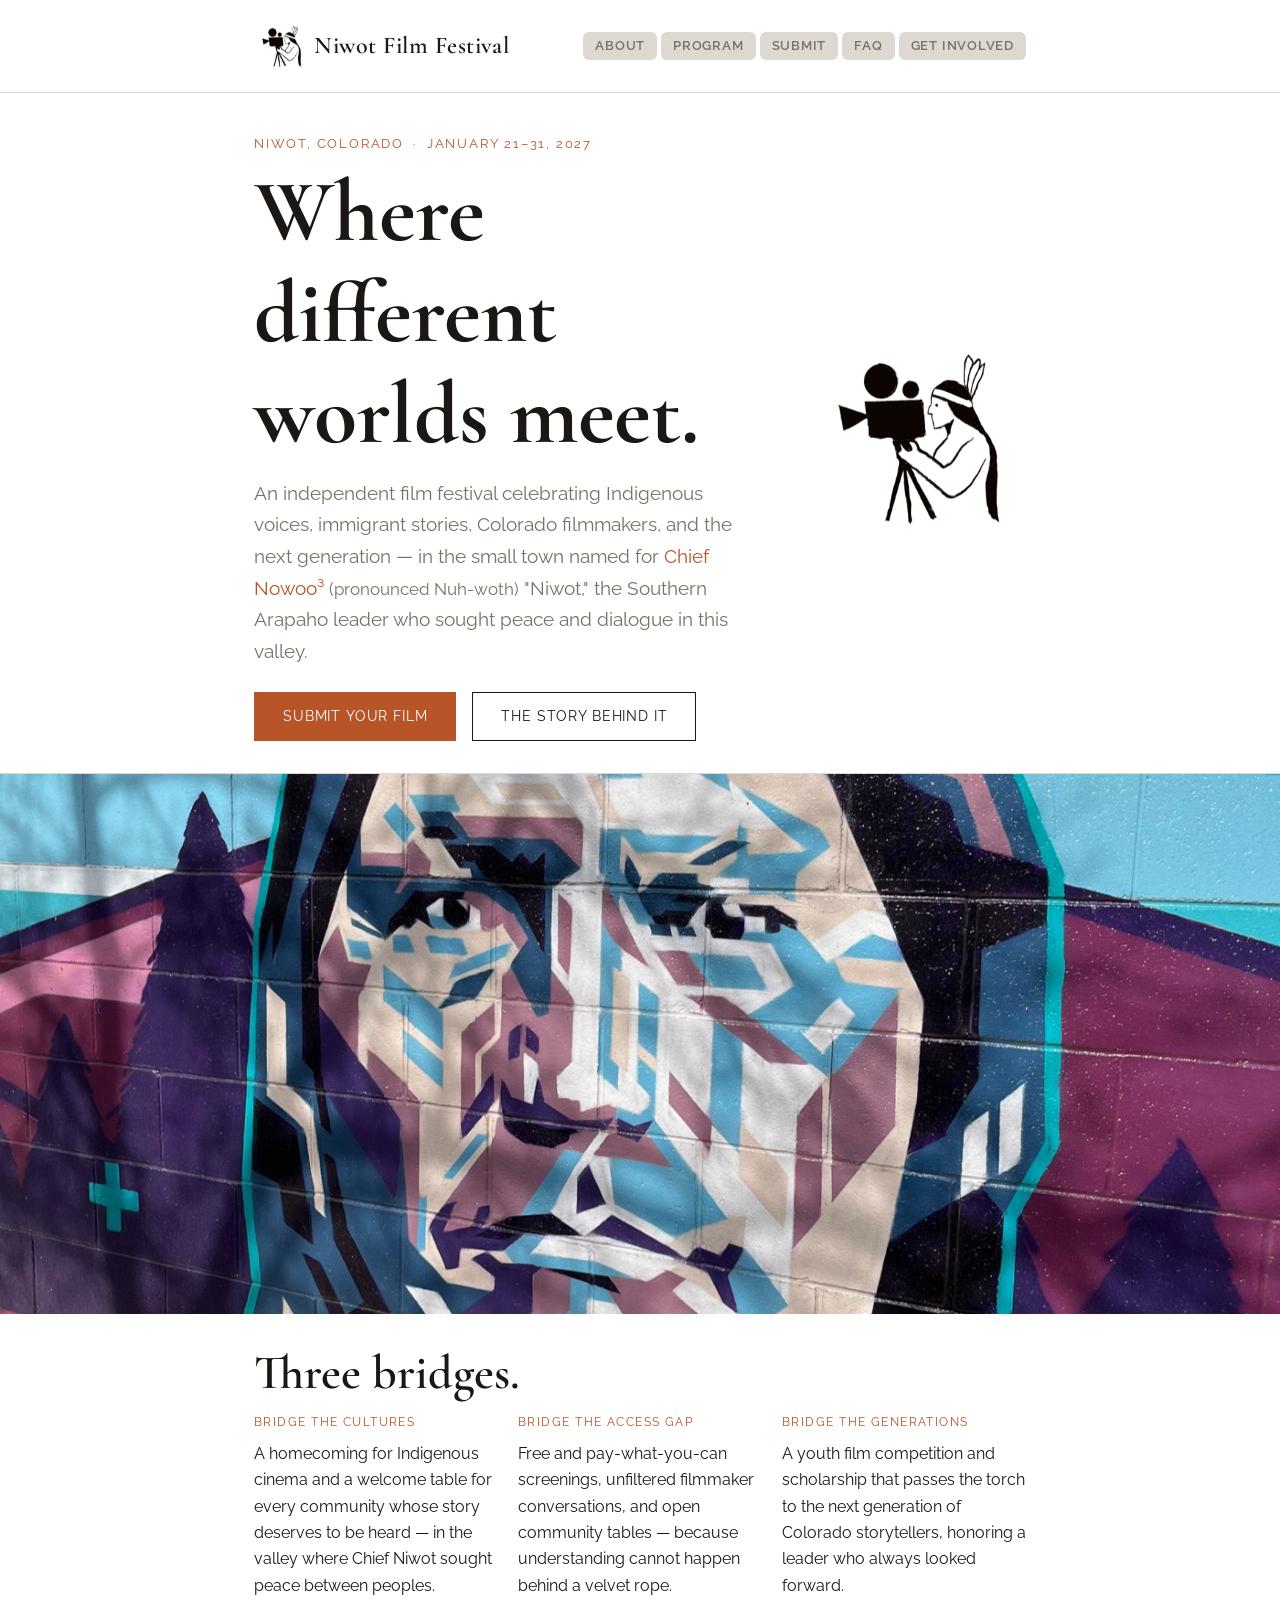
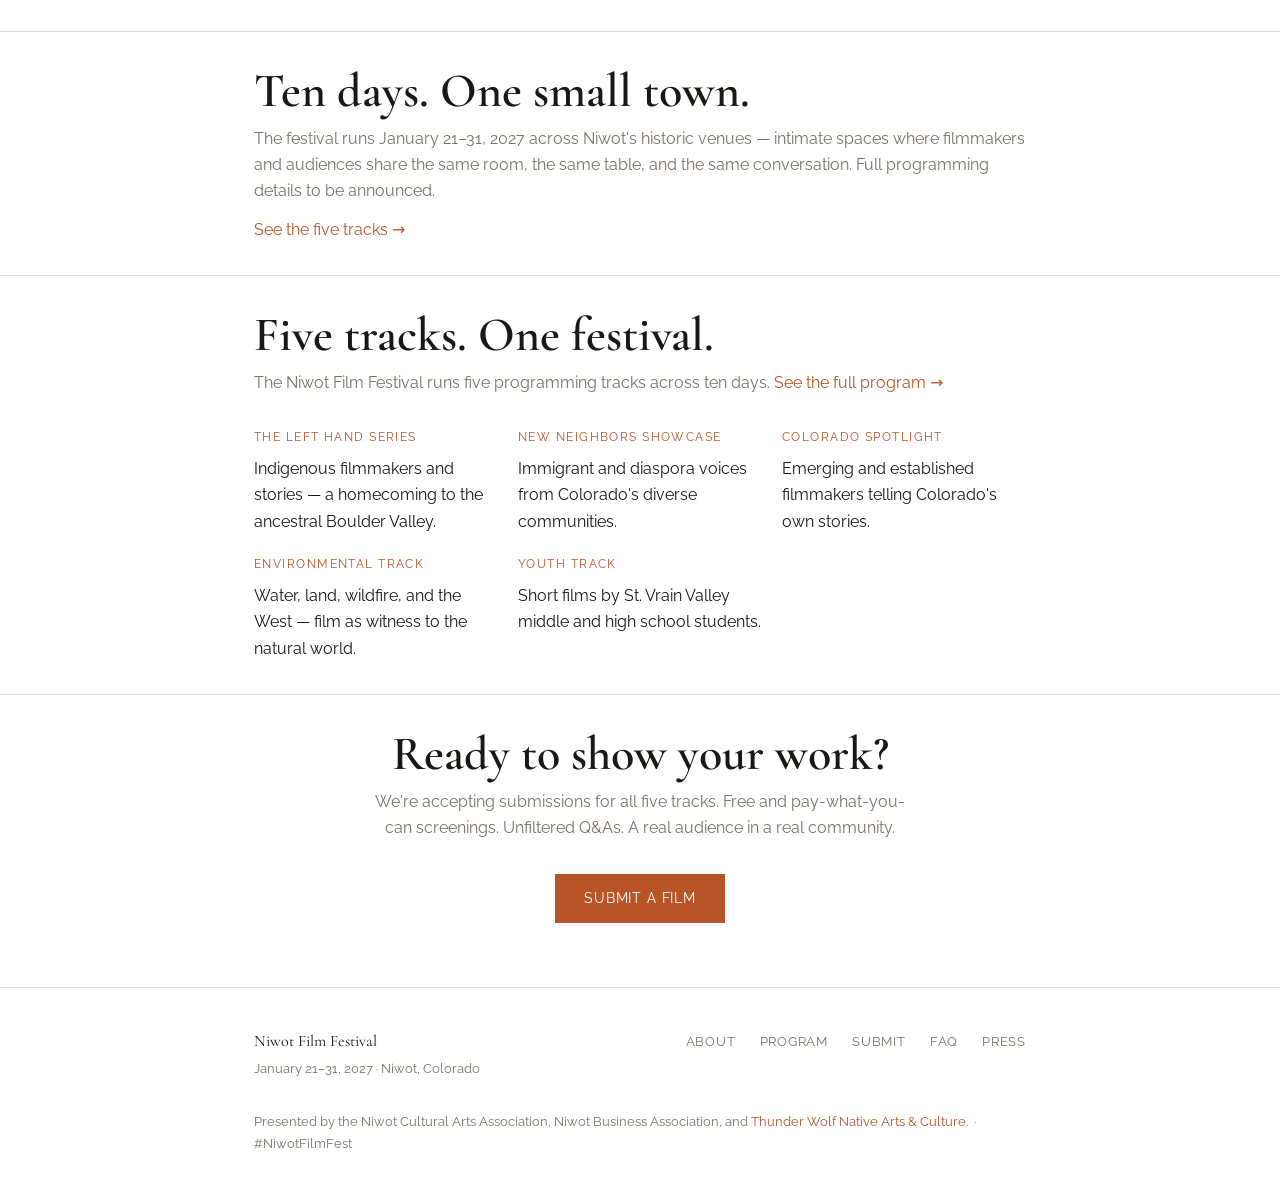
==== commit 81855b23: "Link Thunder Wolf mentions to thunderwolfnative.org Co-Authored-By: Claude Sonnet 4.6 <noreply@anthr" ====
--- a/index.html
+++ b/index.html
@@ -132,7 +132,7 @@
       <li><a href="faq.html">FAQ</a></li>
       <li><a href="press.html">Press</a></li>
     </ul>
-    <p class="footer-copy">Presented by the Niwot Cultural Arts Association, Niwot Business Association, and Thunder Wolf Native Arts &amp; Culture. &nbsp;·&nbsp; #NiwotFilmFest</p>
+    <p class="footer-copy">Presented by the Niwot Cultural Arts Association, Niwot Business Association, and <a href="https://www.thunderwolfnative.org">Thunder Wolf Native Arts &amp; Culture</a>. &nbsp;·&nbsp; #NiwotFilmFest</p>
   </div>
 </footer>
 
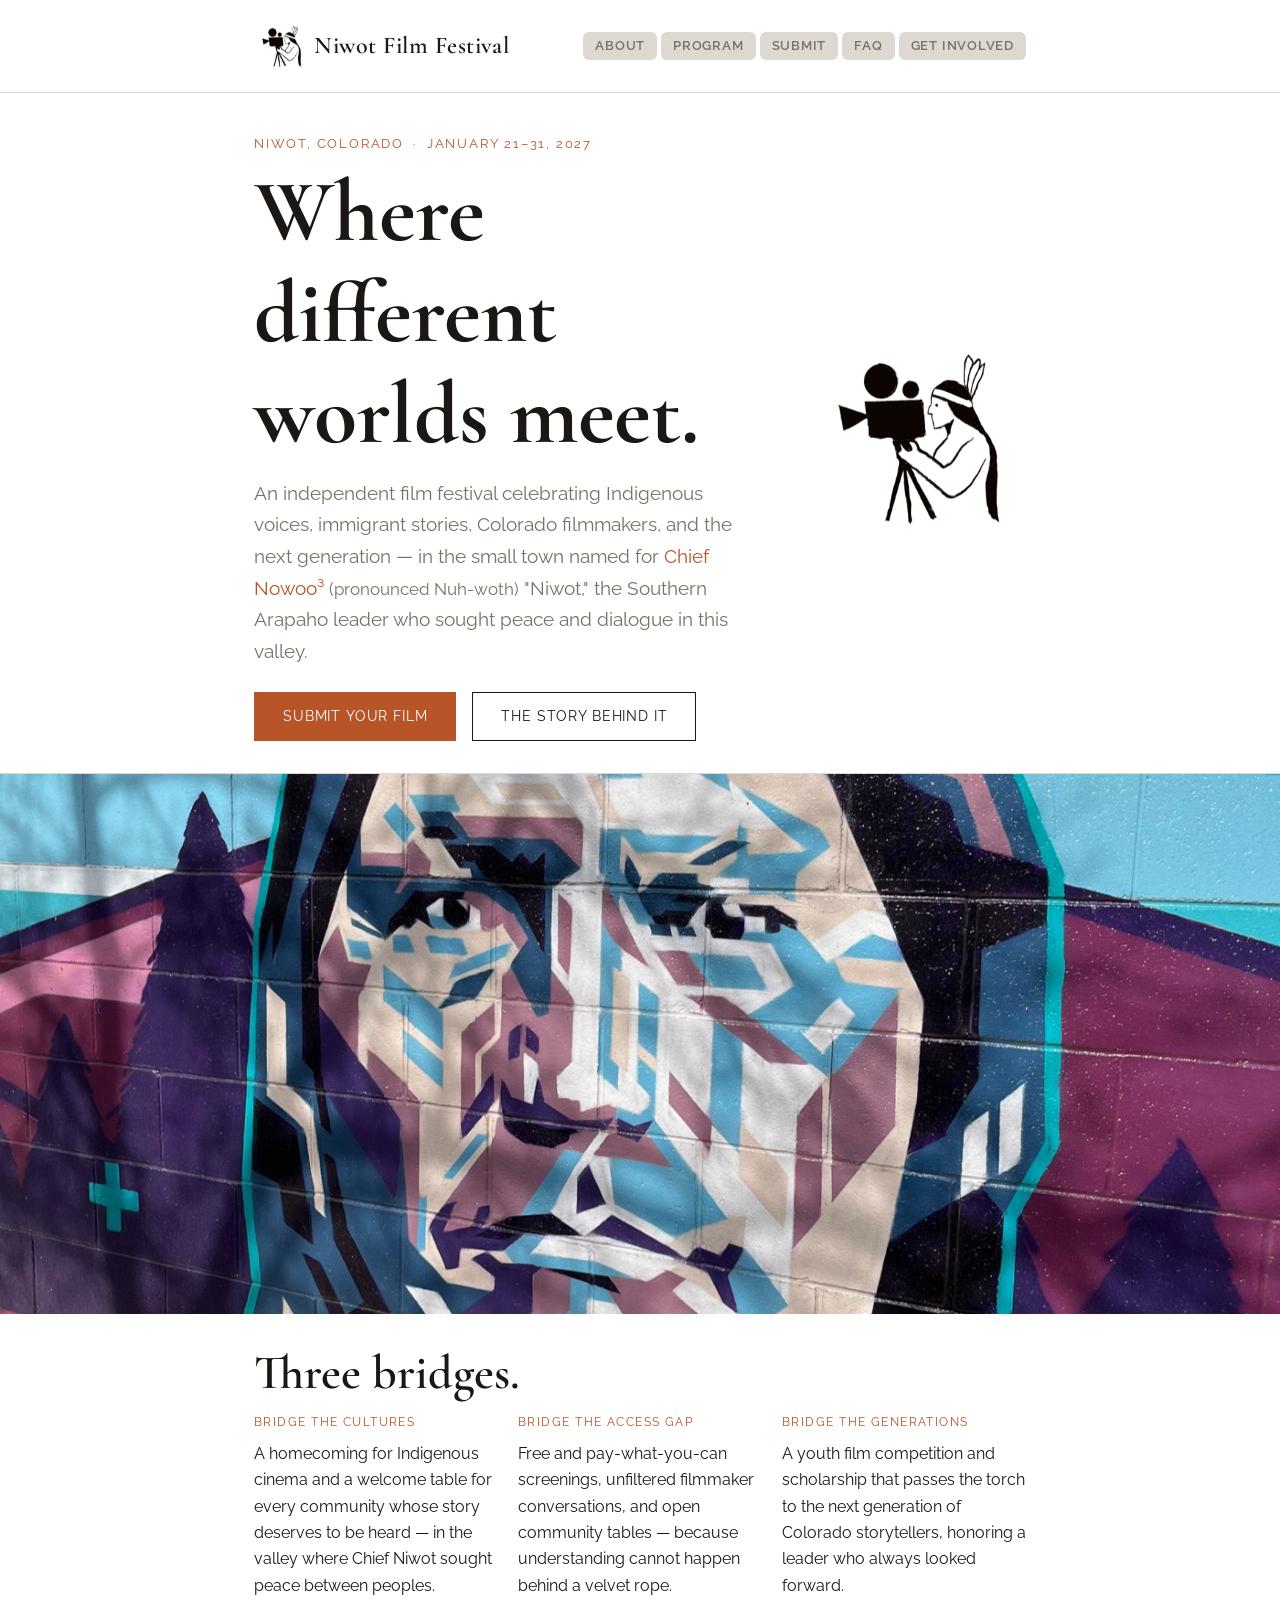
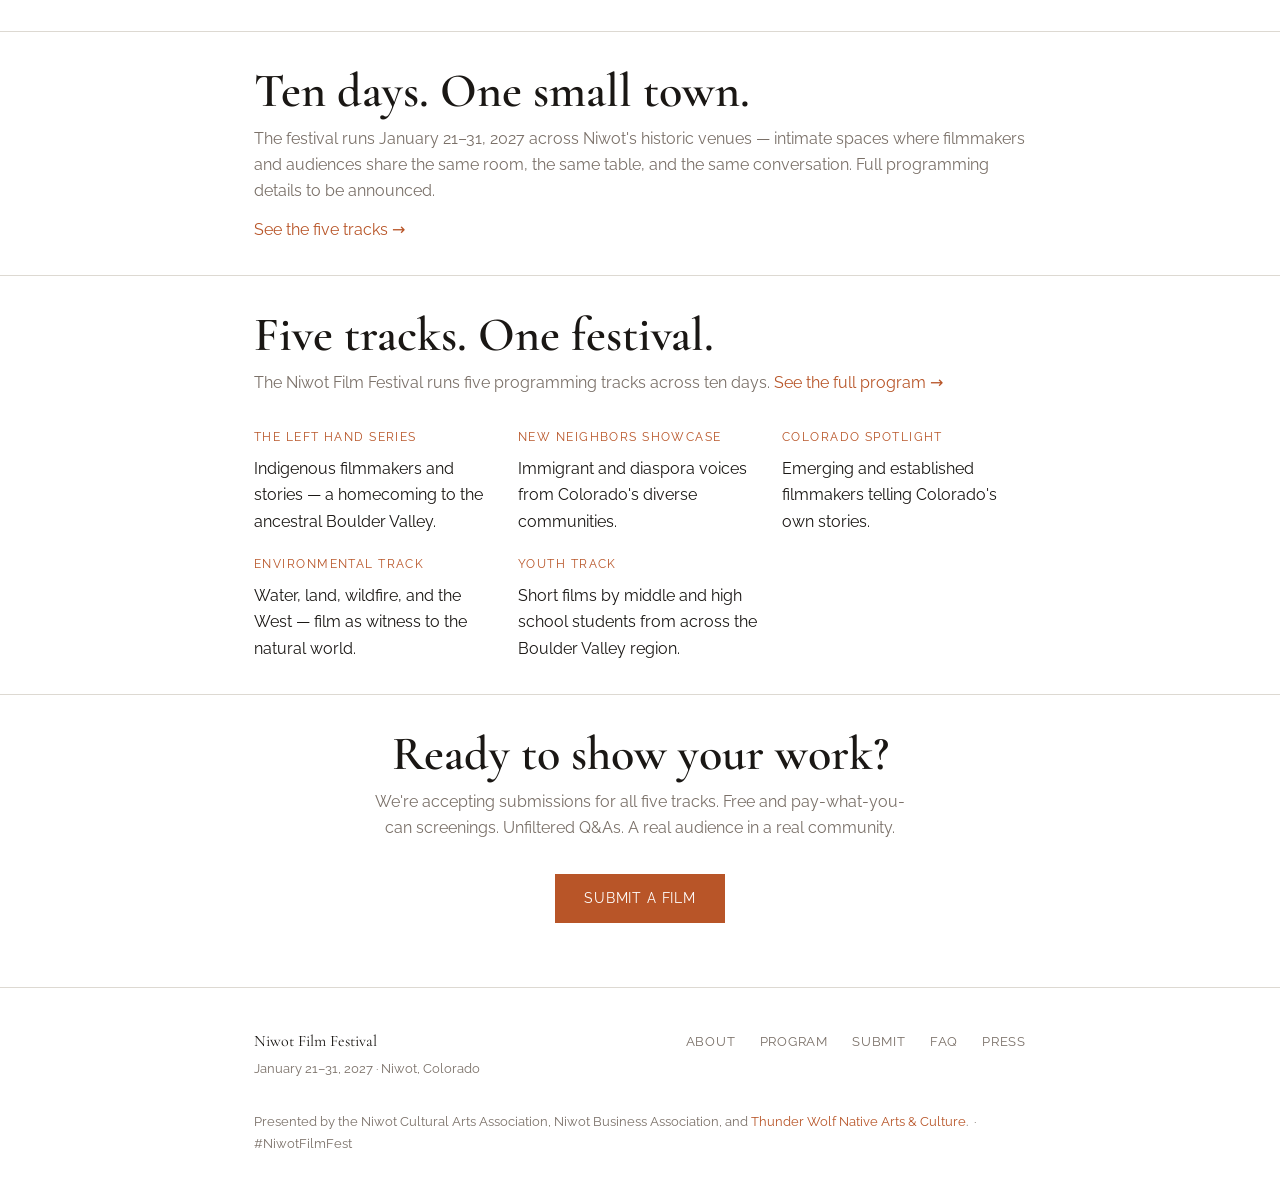
==== commit 10e0b979: "Open Youth Track to full Boulder Valley region Expands eligibility beyond St. Vrain Valley to includ" ====
--- a/index.html
+++ b/index.html
@@ -16,6 +16,14 @@
   <link rel="preconnect" href="https://fonts.gstatic.com" crossorigin>
   <link href="https://fonts.googleapis.com/css2?family=Cormorant+Garamond:ital,wght@0,600;0,700;1,400;1,600&family=Raleway:wght@400;500;600&display=swap" rel="stylesheet">
   <link rel="stylesheet" href="css/style.css">
+  <!-- Google tag (gtag.js) -->
+  <script async src="https://www.googletagmanager.com/gtag/js?id=G-EDT02HQK21"></script>
+  <script>
+    window.dataLayer = window.dataLayer || [];
+    function gtag(){dataLayer.push(arguments);}
+    gtag('js', new Date());
+    gtag('config', 'G-EDT02HQK21');
+  </script>
 </head>
 <body>
 
@@ -103,7 +111,7 @@
         </div>
         <div>
           <p class="pillar-label">Youth Track</p>
-          <p>Short films by St. Vrain Valley middle and high school students.</p>
+          <p>Short films by middle and high school students from across the Boulder Valley region.</p>
         </div>
       </div>
     </div>
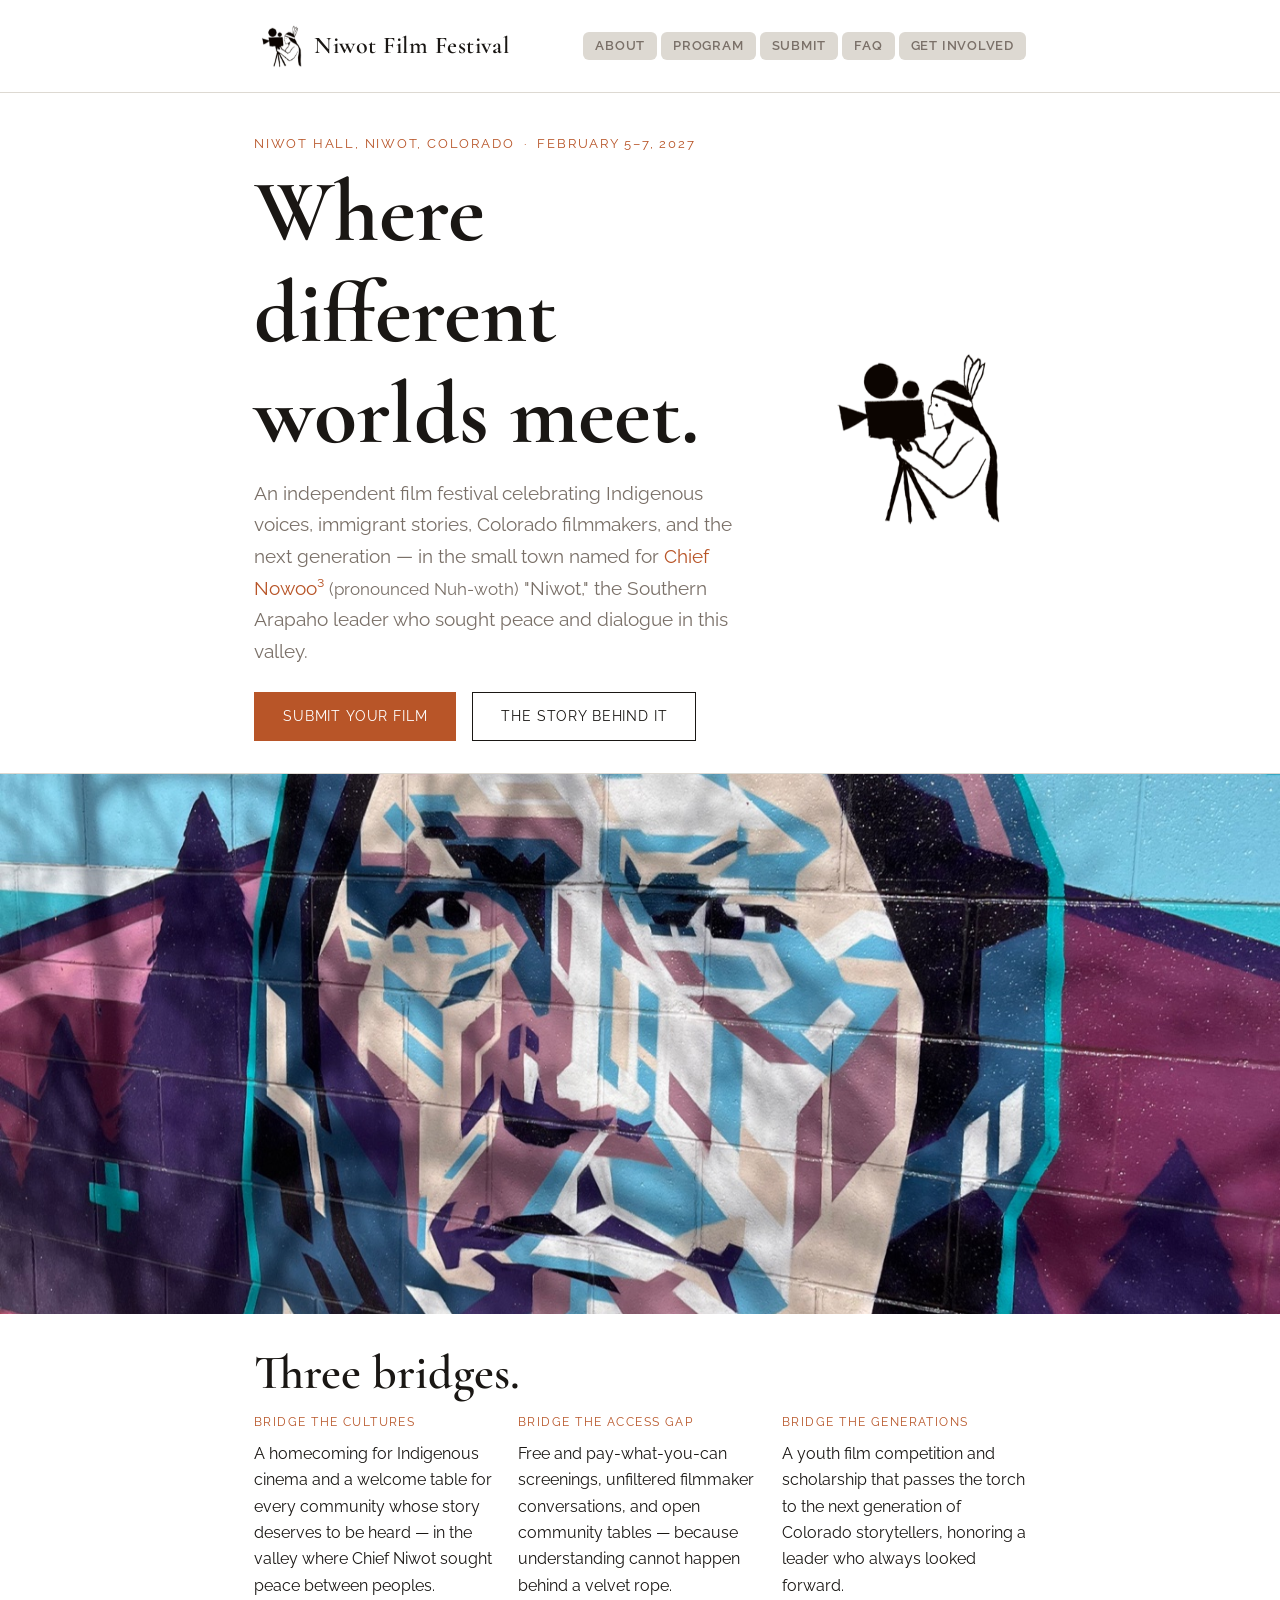
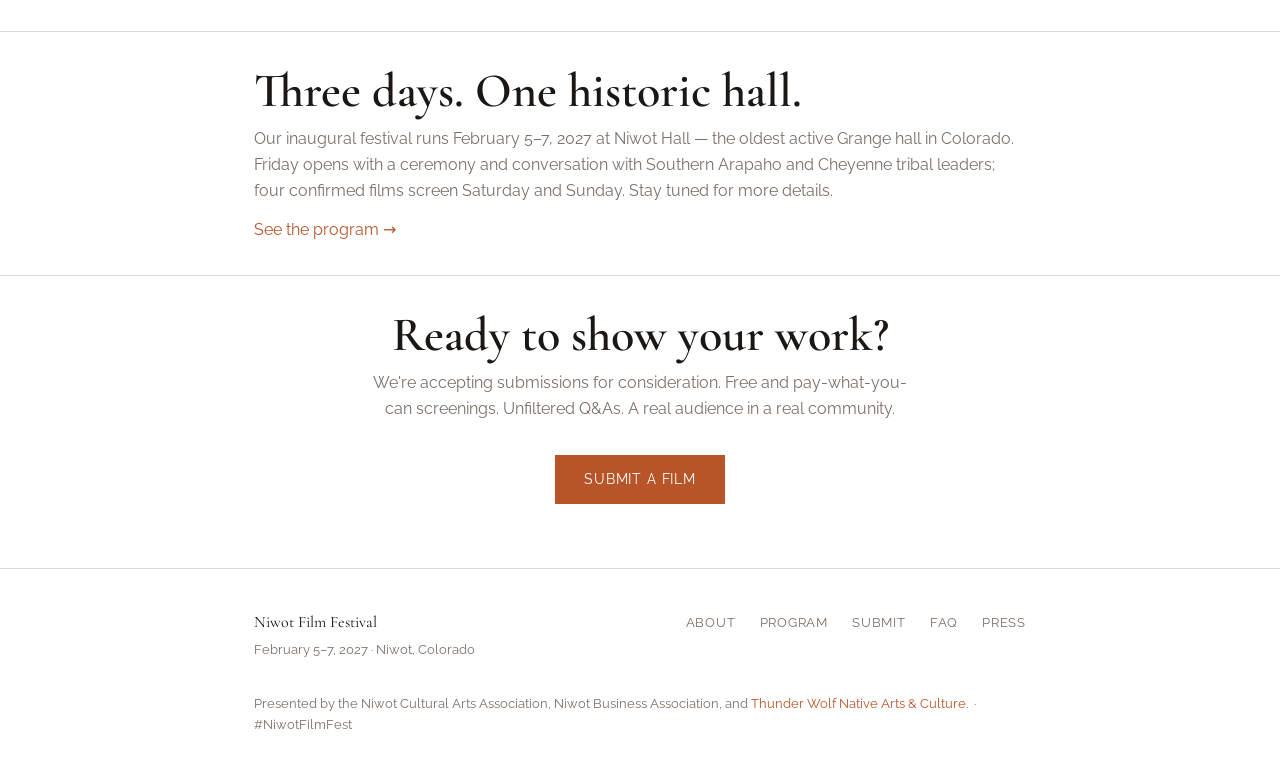
==== commit b6197d57: "Simplify 2027 festival to Feb 5-7 at Niwot Hall Move dates from Jan 21-31 to Feb 5-7, 2027 and drop " ====
--- a/index.html
+++ b/index.html
@@ -3,9 +3,9 @@
 <head>
   <meta charset="UTF-8">
   <meta name="viewport" content="width=device-width, initial-scale=1.0">
-  <title>Niwot Film Festival — January 21–31, 2027</title>
-  <meta name="description" content="An independent film festival in Niwot, Colorado. January 21–31, 2027. Indigenous voices, immigrant stories, Colorado filmmakers, environmental cinema, and youth film.">
-  <meta property="og:title" content="Niwot Film Festival — January 21–31, 2027">
+  <title>Niwot Film Festival — February 5–7, 2027</title>
+  <meta name="description" content="An independent film festival in Niwot, Colorado. February 5–7, 2027 at Niwot Hall. Opening ceremony with Southern Arapaho and Cheyenne tribal leaders, plus four confirmed films.">
+  <meta property="og:title" content="Niwot Film Festival — February 5–7, 2027">
   <meta property="og:description" content="An independent film festival in Niwot, Colorado. Indigenous voices, immigrant stories, Colorado filmmakers, environmental cinema, and youth film.">
   <meta property="og:image" content="https://themyerman.github.io/niwot-film-fest/img/og-image.jpg">
   <meta property="og:url" content="https://themyerman.github.io/niwot-film-fest/">
@@ -46,7 +46,7 @@
   <section class="hero">
     <div class="wrap hero-wrap">
       <div class="hero-text">
-        <p class="hero-eyebrow">Niwot, Colorado &nbsp;·&nbsp; January 21–31, 2027</p>
+        <p class="hero-eyebrow">Niwot Hall, Niwot, Colorado &nbsp;·&nbsp; February 5–7, 2027</p>
         <h1>Where different worlds meet.</h1>
         <p class="hero-sub">An independent film festival celebrating Indigenous voices, immigrant stories, Colorado filmmakers, and the next generation — in the small town named for <a href="about.html">Chief Nowoo³</a> <span class="pronunciation">(pronounced Nuh-woth)</span> "Niwot," the Southern Arapaho leader who sought peace and dialogue in this valley.</p>
         <div class="btn-group">
@@ -82,45 +82,16 @@
 
   <section>
     <div class="wrap">
-      <h2>Ten days. One small town.</h2>
-      <p style="color:var(--muted);">The festival runs January 21–31, 2027 across Niwot's historic venues — intimate spaces where filmmakers and audiences share the same room, the same table, and the same conversation. Full programming details to be announced.</p>
-      <p style="margin-top:.75rem;"><a href="program.html">See the five tracks →</a></p>
-    </div>
-  </section>
-
-  <section>
-    <div class="wrap">
-      <h2>Five tracks. One festival.</h2>
-      <p style="color:var(--muted); margin-bottom:2rem;">The Niwot Film Festival runs five programming tracks across ten days. <a href="program.html">See the full program →</a></p>
-      <div class="pillars">
-        <div>
-          <p class="pillar-label">The Left Hand Series</p>
-          <p>Indigenous filmmakers and stories — a homecoming to the ancestral Boulder Valley.</p>
-        </div>
-        <div>
-          <p class="pillar-label">New Neighbors Showcase</p>
-          <p>Immigrant and diaspora voices from Colorado's diverse communities.</p>
-        </div>
-        <div>
-          <p class="pillar-label">Colorado Spotlight</p>
-          <p>Emerging and established filmmakers telling Colorado's own stories.</p>
-        </div>
-        <div>
-          <p class="pillar-label">Environmental Track</p>
-          <p>Water, land, wildfire, and the West — film as witness to the natural world.</p>
-        </div>
-        <div>
-          <p class="pillar-label">Youth Track</p>
-          <p>Short films by middle and high school students from across the Boulder Valley region.</p>
-        </div>
-      </div>
+      <h2>Three days. One historic hall.</h2>
+      <p style="color:var(--muted);">Our inaugural festival runs February 5–7, 2027 at Niwot Hall — the oldest active Grange hall in Colorado. Friday opens with a ceremony and conversation with Southern Arapaho and Cheyenne tribal leaders; four confirmed films screen Saturday and Sunday. Stay tuned for more details.</p>
+      <p style="margin-top:.75rem;"><a href="program.html">See the program →</a></p>
     </div>
   </section>
 
   <section>
     <div class="wrap" style="text-align:center; max-width:600px;">
       <h2>Ready to show your work?</h2>
-      <p style="color:var(--muted); margin-bottom:2rem;">We're accepting submissions for all five tracks. Free and pay-what-you-can screenings. Unfiltered Q&amp;As. A real audience in a real community.</p>
+      <p style="color:var(--muted); margin-bottom:2rem;">We're accepting submissions for consideration. Free and pay-what-you-can screenings. Unfiltered Q&amp;As. A real audience in a real community.</p>
       <a href="submit.html" class="btn btn-fill">Submit a Film</a>
     </div>
   </section>
@@ -131,7 +102,7 @@
   <div class="wrap">
     <div class="footer-brand">
       Niwot Film Festival
-      <span>January 21–31, 2027 · Niwot, Colorado</span>
+      <span>February 5–7, 2027 · Niwot, Colorado</span>
     </div>
     <ul class="footer-links">
       <li><a href="about.html">About</a></li>
